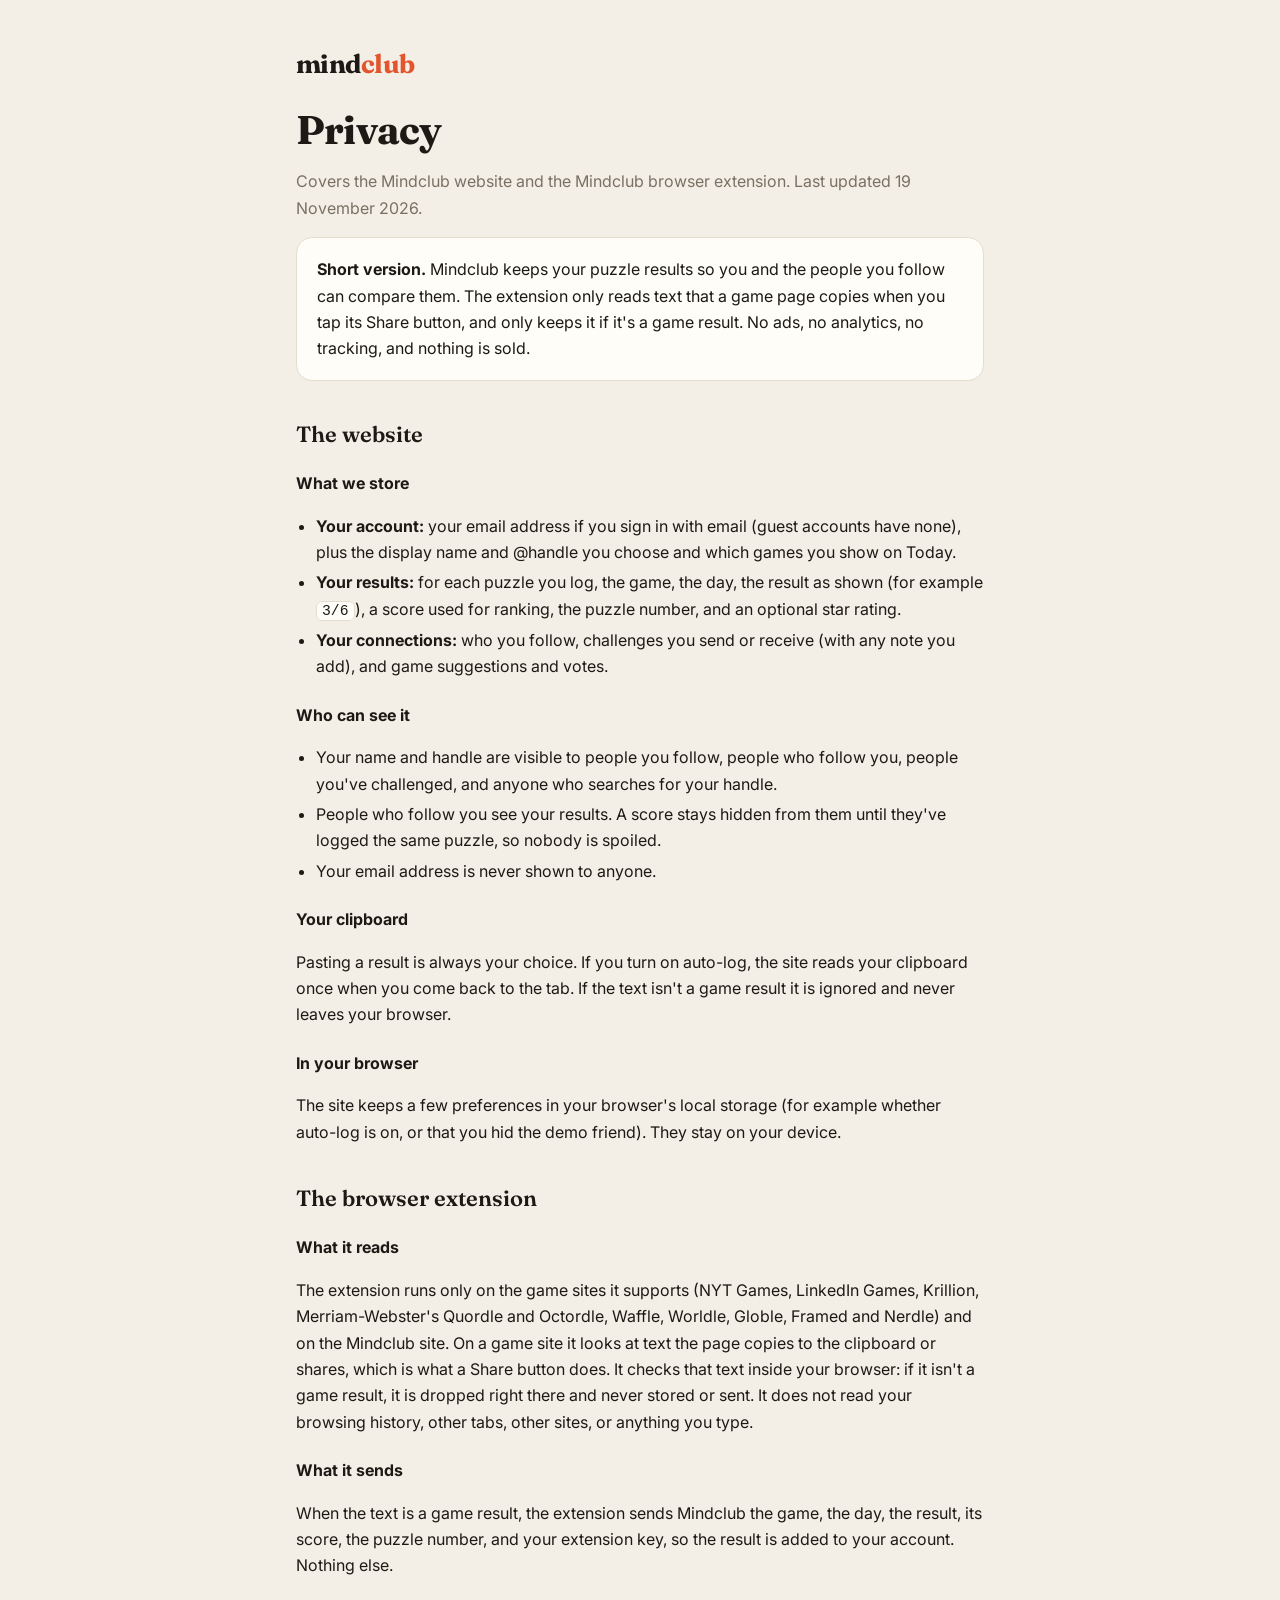
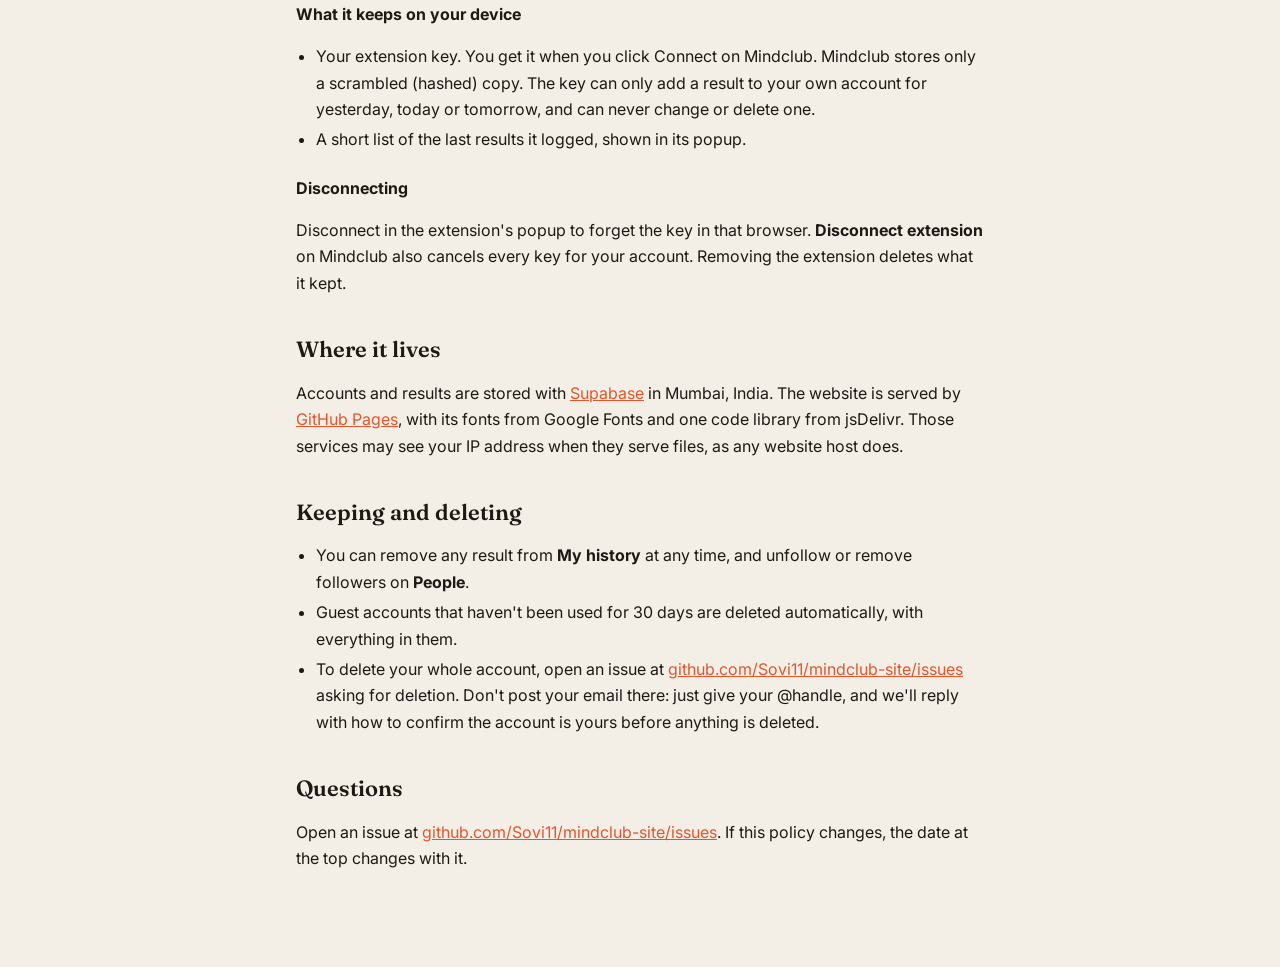
==== privacy.html @ a88ae2cf "Chrome Web Store listing: privacy page, store assets, build script privacy.html covers the site and " ====
<!doctype html>
<html lang="en">
<head>
<meta charset="utf-8">
<meta name="viewport" content="width=device-width, initial-scale=1">
<title>Mindclub privacy</title>
<meta name="description" content="What Mindclub and the Mindclub browser extension collect, why, and who can see it.">
<link rel="icon" type="image/png" href="icon-192.png">
<link rel="preconnect" href="https://fonts.googleapis.com">
<link href="https://fonts.googleapis.com/css2?family=Fraunces:opsz,wght@9..144,500;9..144,700&family=Inter:wght@400;500;600&display=swap" rel="stylesheet">
<style>
  :root{ --bg:#f4efe6; --card:#fffdf8; --ink:#1d1a16; --muted:#7a7064; --line:#e4dccd; --accent:#e2552d; }
  @media (prefers-color-scheme: dark){
    :root:not([data-theme="light"]){ --bg:#15130f; --card:#1f1c17; --ink:#f3ede2; --muted:#a1968a; --line:#332d24; --accent:#ff7a4d; }
  }
  :root[data-theme="dark"]{ --bg:#15130f; --card:#1f1c17; --ink:#f3ede2; --muted:#a1968a; --line:#332d24; --accent:#ff7a4d; }
  *{box-sizing:border-box}
  body{margin:0;background:var(--bg);color:var(--ink);font:16px/1.65 Inter,system-ui,sans-serif;-webkit-font-smoothing:antialiased}
  main{max-width:720px;margin:0 auto;padding:48px 16px 80px}
  .brand{font:700 26px Fraunces,Georgia,serif;letter-spacing:-.02em;text-decoration:none;color:var(--ink)}
  .brand span{color:var(--accent)}
  h1{font:700 40px/1.1 Fraunces,Georgia,serif;letter-spacing:-.02em;margin:28px 0 6px}
  h2{font:600 22px/1.25 Fraunces,Georgia,serif;margin:40px 0 10px}
  h3{font-size:16px;margin:22px 0 4px}
  p,li{color:var(--ink)}
  .muted{color:var(--muted)}
  ul{padding-left:20px}
  li{margin:4px 0}
  a{color:var(--accent)}
  .card{background:var(--card);border:1px solid var(--line);border-radius:16px;padding:18px 20px;margin:16px 0}
  .card p{margin:0}
  code{font-size:.92em;background:var(--card);border:1px solid var(--line);border-radius:6px;padding:1px 5px}
</style>
</head>
<body>
<main>
  <a class="brand" href="./">mind<span>club</span></a>
  <h1>Privacy</h1>
  <p class="muted">Covers the Mindclub website and the Mindclub browser extension. Last updated 19 November 2026.</p>

  <div class="card"><p><b>Short version.</b> Mindclub keeps your puzzle results so you and the people you follow can compare them.
    The extension only reads text that a game page copies when you tap its Share button, and only keeps it if it's a game
    result. No ads, no analytics, no tracking, and nothing is sold.</p></div>

  <h2>The website</h2>
  <h3>What we store</h3>
  <ul>
    <li><b>Your account:</b> your email address if you sign in with email (guest accounts have none), plus the display name
      and @handle you choose and which games you show on Today.</li>
    <li><b>Your results:</b> for each puzzle you log, the game, the day, the result as shown (for example <code>3/6</code>),
      a score used for ranking, the puzzle number, and an optional star rating.</li>
    <li><b>Your connections:</b> who you follow, challenges you send or receive (with any note you add), and game
      suggestions and votes.</li>
  </ul>
  <h3>Who can see it</h3>
  <ul>
    <li>Your name and handle are visible to people you follow, people who follow you, people you've challenged, and
      anyone who searches for your handle.</li>
    <li>People who follow you see your results. A score stays hidden from them until they've logged the same puzzle, so
      nobody is spoiled.</li>
    <li>Your email address is never shown to anyone.</li>
  </ul>
  <h3>Your clipboard</h3>
  <p>Pasting a result is always your choice. If you turn on auto-log, the site reads your clipboard once when you come back
    to the tab. If the text isn't a game result it is ignored and never leaves your browser.</p>
  <h3>In your browser</h3>
  <p>The site keeps a few preferences in your browser's local storage (for example whether auto-log is on, or that you hid
    the demo friend). They stay on your device.</p>

  <h2>The browser extension</h2>
  <h3>What it reads</h3>
  <p>The extension runs only on the game sites it supports (NYT Games, LinkedIn Games, Krillion, Merriam-Webster's Quordle
    and Octordle, Waffle, Worldle, Globle, Framed and Nerdle) and on the Mindclub site. On a game site it looks at text the
    page copies to the clipboard or shares, which is what a Share button does. It checks that text inside your browser:
    if it isn't a game result, it is dropped right there and never stored or sent. It does not read your browsing history,
    other tabs, other sites, or anything you type.</p>
  <h3>What it sends</h3>
  <p>When the text is a game result, the extension sends Mindclub the game, the day, the result, its score, the puzzle
    number, and your extension key, so the result is added to your account. Nothing else.</p>
  <h3>What it keeps on your device</h3>
  <ul>
    <li>Your extension key. You get it when you click Connect on Mindclub. Mindclub stores only a scrambled (hashed)
      copy. The key can only add a result to your own account for yesterday, today or tomorrow, and can never change or
      delete one.</li>
    <li>A short list of the last results it logged, shown in its popup.</li>
  </ul>
  <h3>Disconnecting</h3>
  <p>Disconnect in the extension's popup to forget the key in that browser. <b>Disconnect extension</b> on Mindclub also
    cancels every key for your account. Removing the extension deletes what it kept.</p>

  <h2>Where it lives</h2>
  <p>Accounts and results are stored with <a href="https://supabase.com/privacy">Supabase</a> in Mumbai, India. The website
    is served by <a href="https://docs.github.com/en/site-policy/privacy-policies/github-general-privacy-statement">GitHub Pages</a>,
    with its fonts from Google Fonts and one code library from jsDelivr. Those services may see your IP address when they
    serve files, as any website host does.</p>

  <h2>Keeping and deleting</h2>
  <ul>
    <li>You can remove any result from <b>My history</b> at any time, and unfollow or remove followers on <b>People</b>.</li>
    <li>Guest accounts that haven't been used for 30 days are deleted automatically, with everything in them.</li>
    <li>To delete your whole account, open an issue at
      <a href="https://github.com/Sovi11/mindclub-site/issues">github.com/Sovi11/mindclub-site/issues</a> asking for
      deletion. Don't post your email there: just give your @handle, and we'll reply with how to confirm the account is
      yours before anything is deleted.</li>
  </ul>

  <h2>Questions</h2>
  <p>Open an issue at <a href="https://github.com/Sovi11/mindclub-site/issues">github.com/Sovi11/mindclub-site/issues</a>.
    If this policy changes, the date at the top changes with it.</p>
</main>
</body>
</html>
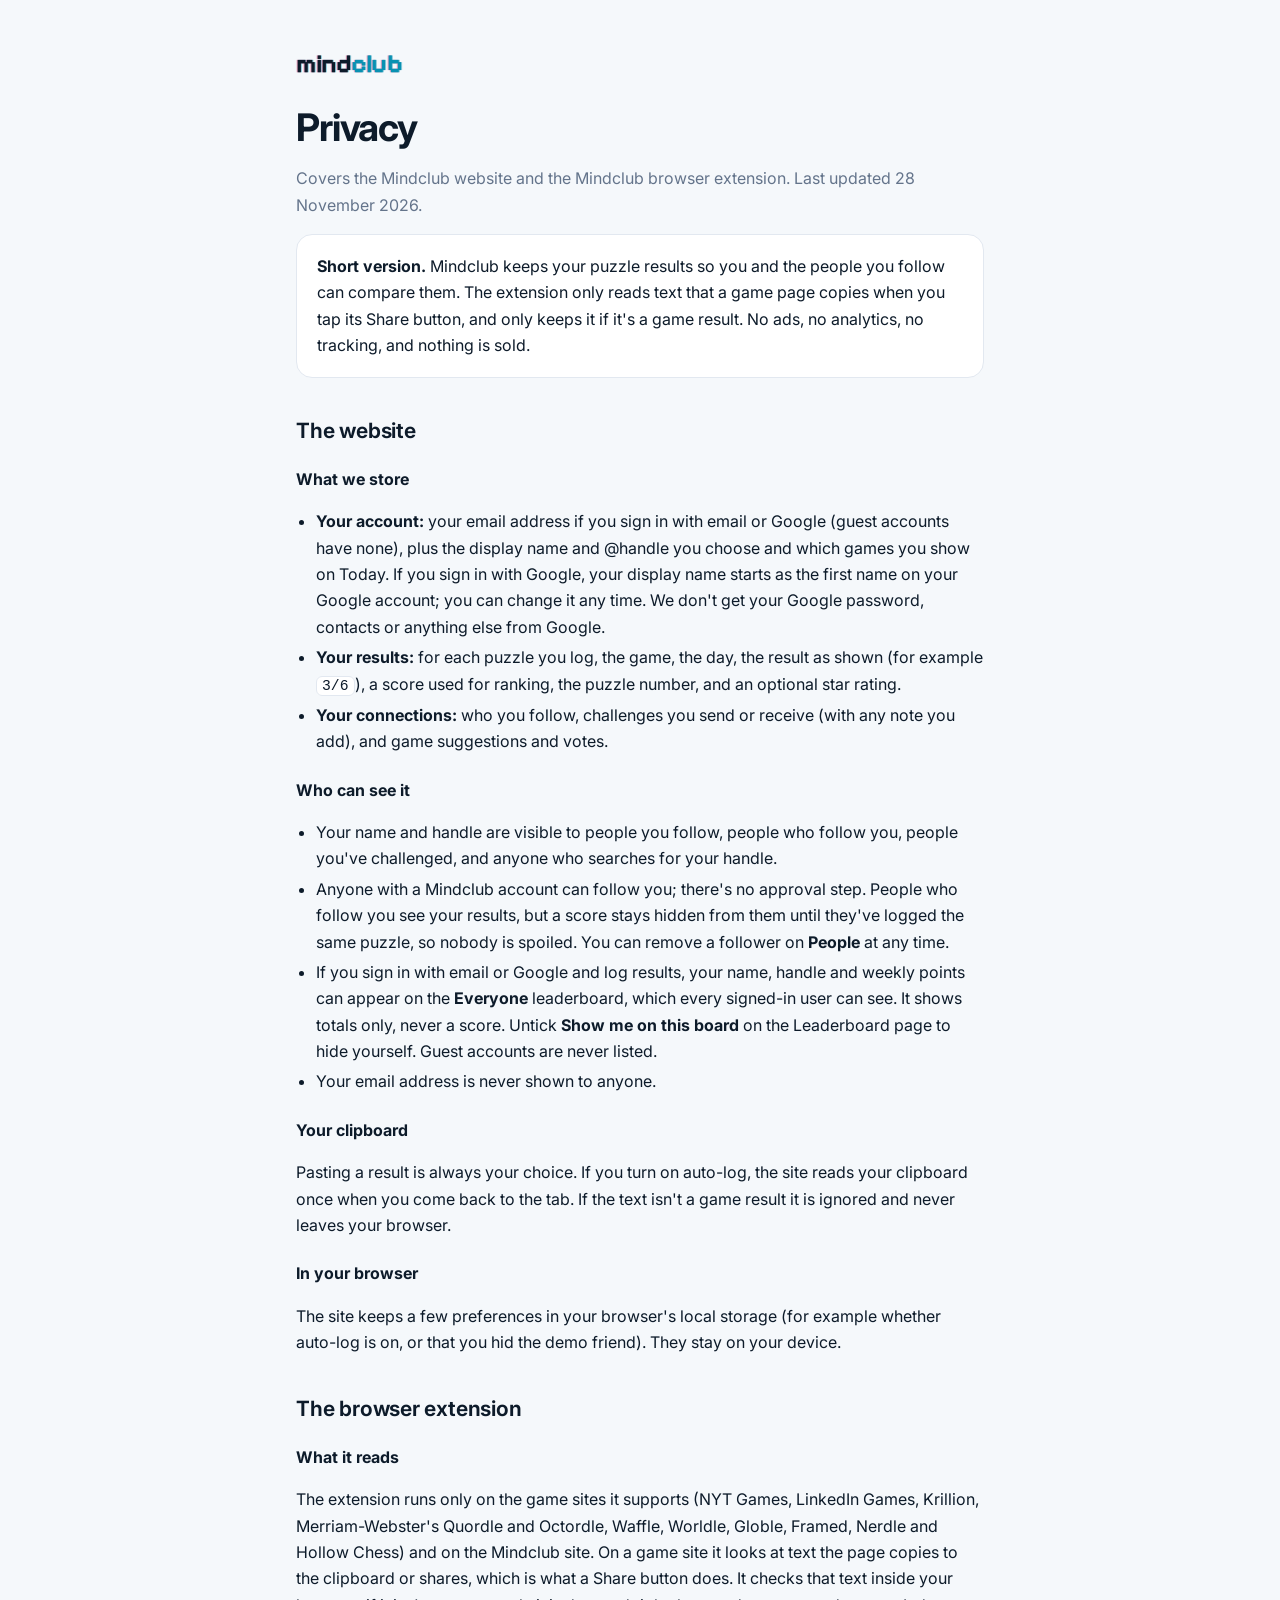
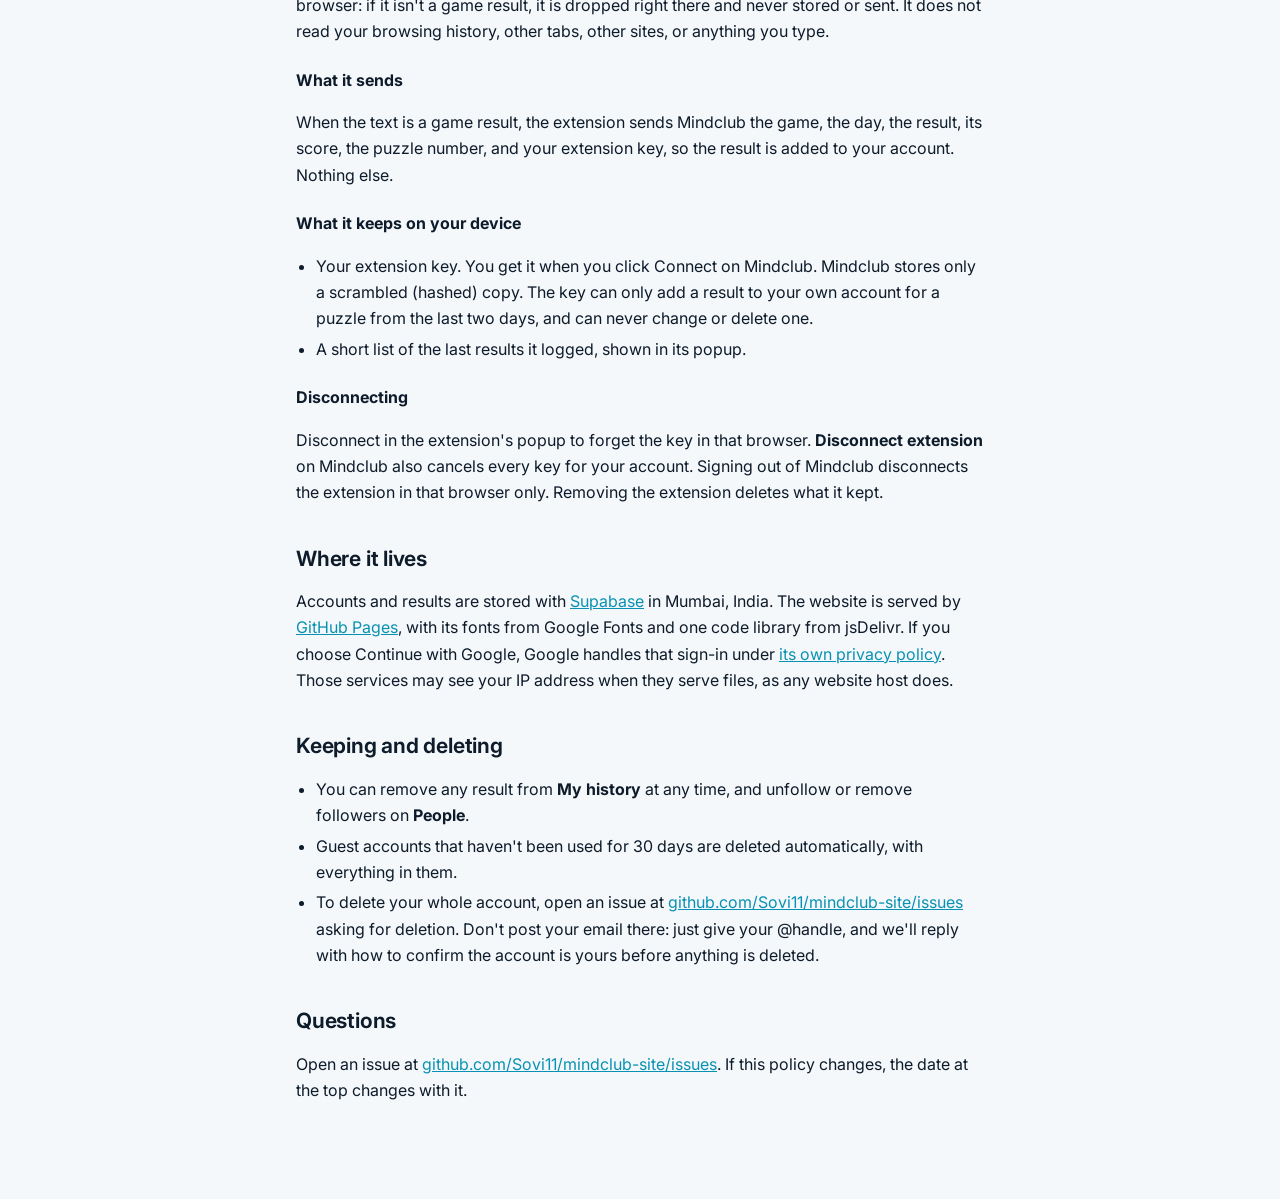
==== commit 8c196a38: "Launch prep: hardening from audit, new brand assets, privacy update - Server checks every result wri" ====
--- a/privacy.html
+++ b/privacy.html
@@ -7,20 +7,20 @@
 <meta name="description" content="What Mindclub and the Mindclub browser extension collect, why, and who can see it.">
 <link rel="icon" type="image/png" href="icon-192.png">
 <link rel="preconnect" href="https://fonts.googleapis.com">
-<link href="https://fonts.googleapis.com/css2?family=Fraunces:opsz,wght@9..144,500;9..144,700&family=Inter:wght@400;500;600&display=swap" rel="stylesheet">
+<link href="https://fonts.googleapis.com/css2?family=Pixelify+Sans:wght@700&family=Inter:wght@400;500;600;700&display=swap" rel="stylesheet">
 <style>
-  :root{ --bg:#f4efe6; --card:#fffdf8; --ink:#1d1a16; --muted:#7a7064; --line:#e4dccd; --accent:#e2552d; }
+  :root{ --bg:#f5f8fb; --card:#ffffff; --ink:#0d1b2a; --muted:#64748b; --line:#e2e8f0; --accent:#0891b2; }
   @media (prefers-color-scheme: dark){
-    :root:not([data-theme="light"]){ --bg:#15130f; --card:#1f1c17; --ink:#f3ede2; --muted:#a1968a; --line:#332d24; --accent:#ff7a4d; }
+    :root:not([data-theme="light"]){ --bg:#071321; --card:#0c1c2f; --ink:#e6f0fa; --muted:#8197ad; --line:#17293e; --accent:#38d4f2; }
   }
-  :root[data-theme="dark"]{ --bg:#15130f; --card:#1f1c17; --ink:#f3ede2; --muted:#a1968a; --line:#332d24; --accent:#ff7a4d; }
+  :root[data-theme="dark"]{ --bg:#071321; --card:#0c1c2f; --ink:#e6f0fa; --muted:#8197ad; --line:#17293e; --accent:#38d4f2; }
   *{box-sizing:border-box}
   body{margin:0;background:var(--bg);color:var(--ink);font:16px/1.65 Inter,system-ui,sans-serif;-webkit-font-smoothing:antialiased}
   main{max-width:720px;margin:0 auto;padding:48px 16px 80px}
-  .brand{font:700 26px Fraunces,Georgia,serif;letter-spacing:-.02em;text-decoration:none;color:var(--ink)}
+  .brand{font:700 26px 'Pixelify Sans',monospace;text-decoration:none;color:var(--ink);text-shadow:-1px 0 rgba(232,69,127,.45),1px 0 rgba(8,145,178,.45)}
   .brand span{color:var(--accent)}
-  h1{font:700 40px/1.1 Fraunces,Georgia,serif;letter-spacing:-.02em;margin:28px 0 6px}
-  h2{font:600 22px/1.25 Fraunces,Georgia,serif;margin:40px 0 10px}
+  h1{font:700 38px/1.1 Inter,sans-serif;letter-spacing:-.03em;margin:28px 0 6px}
+  h2{font:650 21px/1.25 Inter,sans-serif;letter-spacing:-.01em;margin:40px 0 10px}
   h3{font-size:16px;margin:22px 0 4px}
   p,li{color:var(--ink)}
   .muted{color:var(--muted)}
@@ -36,7 +36,7 @@
 <main>
   <a class="brand" href="./">mind<span>club</span></a>
   <h1>Privacy</h1>
-  <p class="muted">Covers the Mindclub website and the Mindclub browser extension. Last updated 19 November 2026.</p>
+  <p class="muted">Covers the Mindclub website and the Mindclub browser extension. Last updated 28 November 2026.</p>
 
   <div class="card"><p><b>Short version.</b> Mindclub keeps your puzzle results so you and the people you follow can compare them.
     The extension only reads text that a game page copies when you tap its Share button, and only keeps it if it's a game
@@ -45,8 +45,10 @@
   <h2>The website</h2>
   <h3>What we store</h3>
   <ul>
-    <li><b>Your account:</b> your email address if you sign in with email (guest accounts have none), plus the display name
-      and @handle you choose and which games you show on Today.</li>
+    <li><b>Your account:</b> your email address if you sign in with email or Google (guest accounts have none), plus the
+      display name and @handle you choose and which games you show on Today. If you sign in with Google, your display name
+      starts as the first name on your Google account; you can change it any time. We don't get your Google password,
+      contacts or anything else from Google.</li>
     <li><b>Your results:</b> for each puzzle you log, the game, the day, the result as shown (for example <code>3/6</code>),
       a score used for ranking, the puzzle number, and an optional star rating.</li>
     <li><b>Your connections:</b> who you follow, challenges you send or receive (with any note you add), and game
@@ -56,8 +58,12 @@
   <ul>
     <li>Your name and handle are visible to people you follow, people who follow you, people you've challenged, and
       anyone who searches for your handle.</li>
-    <li>People who follow you see your results. A score stays hidden from them until they've logged the same puzzle, so
-      nobody is spoiled.</li>
+    <li>Anyone with a Mindclub account can follow you; there's no approval step. People who follow you see your results,
+      but a score stays hidden from them until they've logged the same puzzle, so nobody is spoiled. You can remove a
+      follower on <b>People</b> at any time.</li>
+    <li>If you sign in with email or Google and log results, your name, handle and weekly points can appear on the
+      <b>Everyone</b> leaderboard, which every signed-in user can see. It shows totals only, never a score. Untick
+      <b>Show me on this board</b> on the Leaderboard page to hide yourself. Guest accounts are never listed.</li>
     <li>Your email address is never shown to anyone.</li>
   </ul>
   <h3>Your clipboard</h3>
@@ -70,7 +76,7 @@
   <h2>The browser extension</h2>
   <h3>What it reads</h3>
   <p>The extension runs only on the game sites it supports (NYT Games, LinkedIn Games, Krillion, Merriam-Webster's Quordle
-    and Octordle, Waffle, Worldle, Globle, Framed and Nerdle) and on the Mindclub site. On a game site it looks at text the
+    and Octordle, Waffle, Worldle, Globle, Framed, Nerdle and Hollow Chess) and on the Mindclub site. On a game site it looks at text the
     page copies to the clipboard or shares, which is what a Share button does. It checks that text inside your browser:
     if it isn't a game result, it is dropped right there and never stored or sent. It does not read your browsing history,
     other tabs, other sites, or anything you type.</p>
@@ -80,18 +86,19 @@
   <h3>What it keeps on your device</h3>
   <ul>
     <li>Your extension key. You get it when you click Connect on Mindclub. Mindclub stores only a scrambled (hashed)
-      copy. The key can only add a result to your own account for yesterday, today or tomorrow, and can never change or
+      copy. The key can only add a result to your own account for a puzzle from the last two days, and can never change or
       delete one.</li>
     <li>A short list of the last results it logged, shown in its popup.</li>
   </ul>
   <h3>Disconnecting</h3>
   <p>Disconnect in the extension's popup to forget the key in that browser. <b>Disconnect extension</b> on Mindclub also
-    cancels every key for your account. Removing the extension deletes what it kept.</p>
+    cancels every key for your account. Signing out of Mindclub disconnects the extension in that browser only. Removing the extension deletes what it kept.</p>
 
   <h2>Where it lives</h2>
   <p>Accounts and results are stored with <a href="https://supabase.com/privacy">Supabase</a> in Mumbai, India. The website
     is served by <a href="https://docs.github.com/en/site-policy/privacy-policies/github-general-privacy-statement">GitHub Pages</a>,
-    with its fonts from Google Fonts and one code library from jsDelivr. Those services may see your IP address when they
+    with its fonts from Google Fonts and one code library from jsDelivr. If you choose Continue with Google, Google
+    handles that sign-in under <a href="https://policies.google.com/privacy">its own privacy policy</a>. Those services may see your IP address when they
     serve files, as any website host does.</p>
 
   <h2>Keeping and deleting</h2>
